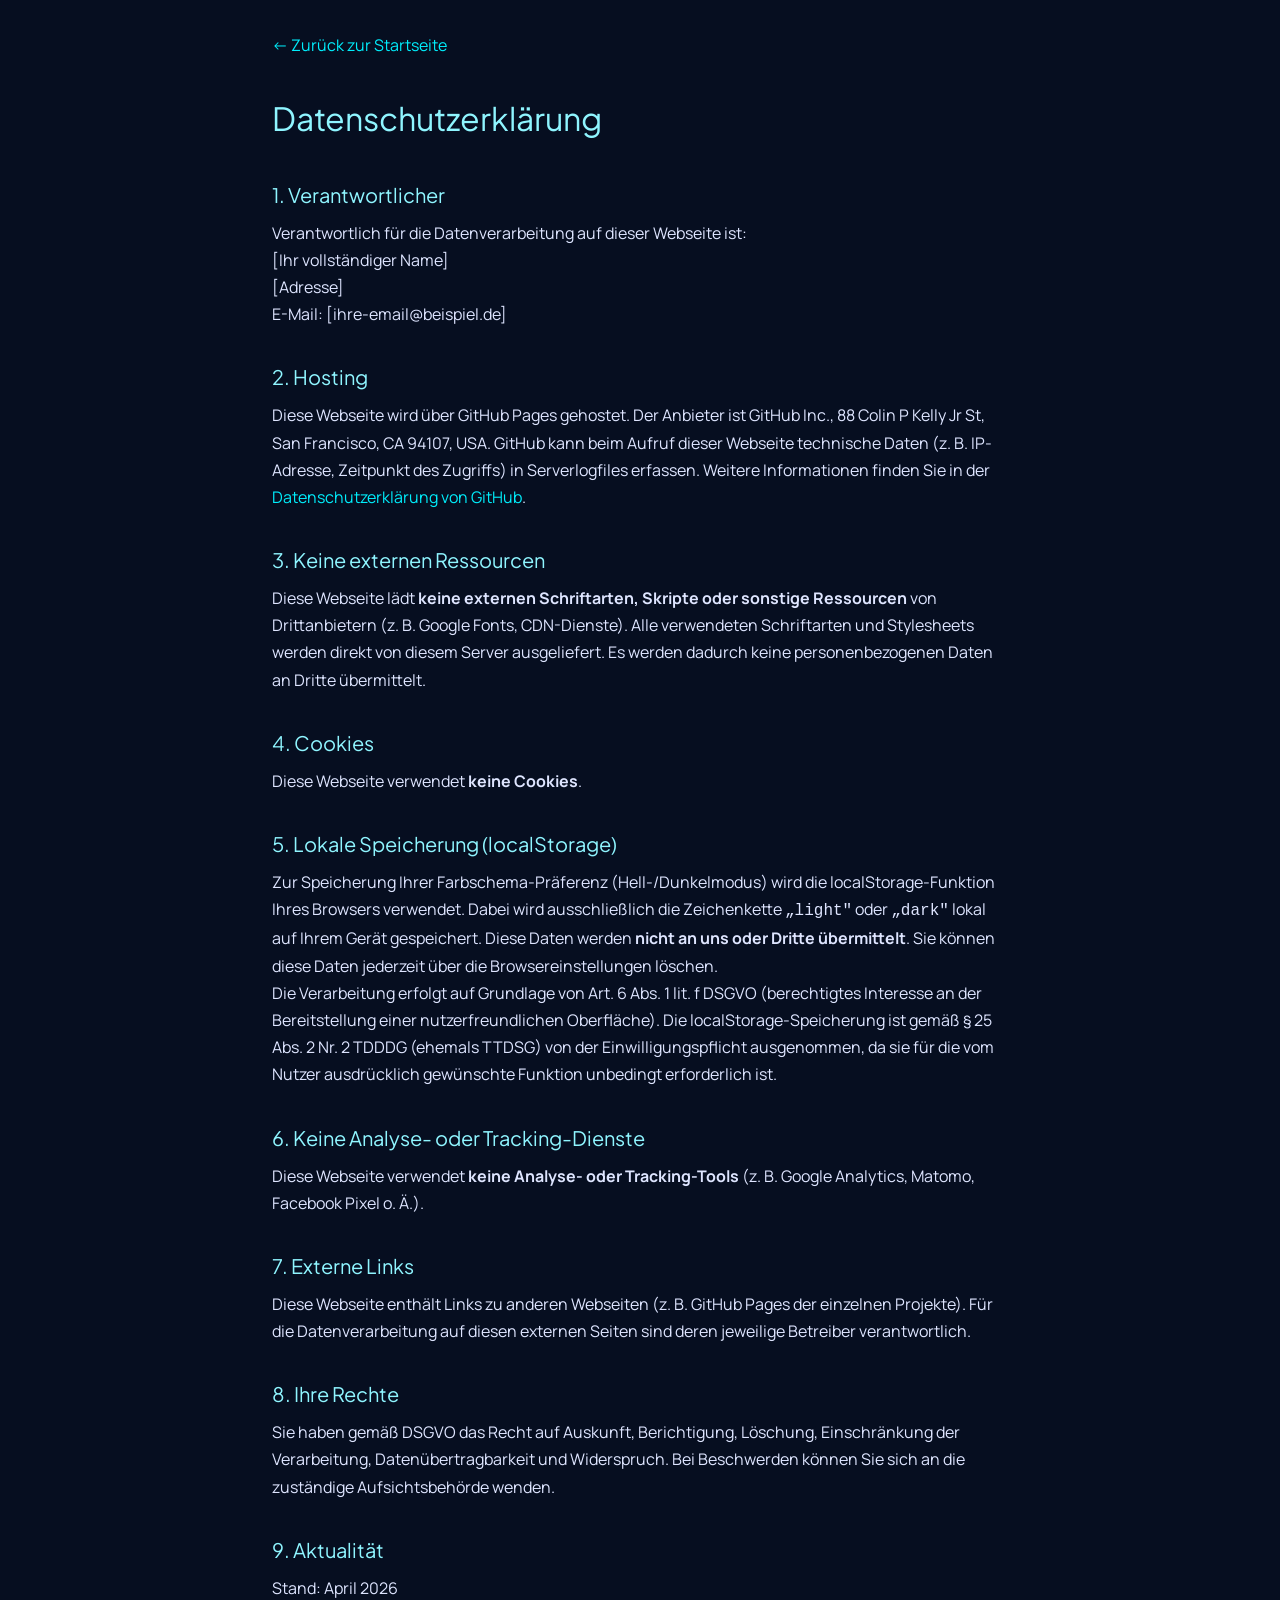
==== datenschutz.html @ 94853b2d "feat: implement Tailwind CSS styling, custom fonts, and static legal pages" ====
<!DOCTYPE html>
<html lang="de">
<head>
<meta charset="utf-8"/>
<meta content="width=device-width, initial-scale=1.0" name="viewport"/>
<title>Datenschutzerklärung – AppsHub</title>
<link rel="stylesheet" href="style.css">
<link rel="stylesheet" href="fonts.css">
<style>
  body {
    background-color: #060e20;
    color: #dee5ff;
    font-family: 'Manrope', sans-serif;
    padding: 2rem;
    max-width: 800px;
    margin: 0 auto;
    line-height: 1.7;
  }
  h1, h2 { font-family: 'Plus Jakarta Sans', sans-serif; color: #8ff5ff; }
  h1 { font-size: 2rem; margin-bottom: 1.5rem; }
  h2 { font-size: 1.25rem; margin-top: 2rem; margin-bottom: 0.5rem; }
  a { color: #00eefc; }
  .back { display: inline-block; margin-bottom: 2rem; text-decoration: none; }
</style>
</head>
<body>
<a class="back" href="index.html">← Zurück zur Startseite</a>
<h1>Datenschutzerklärung</h1>

<h2>1. Verantwortlicher</h2>
<p>
  Verantwortlich für die Datenverarbeitung auf dieser Webseite ist:<br>
  [Ihr vollständiger Name]<br>
  [Adresse]<br>
  E-Mail: [ihre-email@beispiel.de]
</p>

<h2>2. Hosting</h2>
<p>
  Diese Webseite wird über GitHub Pages gehostet. Der Anbieter ist GitHub Inc., 88 Colin P Kelly Jr St, San Francisco,
  CA 94107, USA. GitHub kann beim Aufruf dieser Webseite technische Daten (z.&nbsp;B. IP-Adresse, Zeitpunkt des
  Zugriffs) in Serverlogfiles erfassen. Weitere Informationen finden Sie in der
  <a href="https://docs.github.com/en/site-policy/privacy-policies/github-general-privacy-statement" rel="noopener noreferrer" target="_blank">Datenschutzerklärung von GitHub</a>.
</p>

<h2>3. Keine externen Ressourcen</h2>
<p>
  Diese Webseite lädt <strong>keine externen Schriftarten, Skripte oder sonstige Ressourcen</strong> von Drittanbietern
  (z.&nbsp;B. Google Fonts, CDN-Dienste). Alle verwendeten Schriftarten und Stylesheets werden direkt von diesem Server
  ausgeliefert. Es werden dadurch keine personenbezogenen Daten an Dritte übermittelt.
</p>

<h2>4. Cookies</h2>
<p>
  Diese Webseite verwendet <strong>keine Cookies</strong>.
</p>

<h2>5. Lokale Speicherung (localStorage)</h2>
<p>
  Zur Speicherung Ihrer Farbschema-Präferenz (Hell-/Dunkelmodus) wird die localStorage-Funktion Ihres Browsers
  verwendet. Dabei wird ausschließlich die Zeichenkette <code>„light"</code> oder <code>„dark"</code> lokal auf Ihrem
  Gerät gespeichert. Diese Daten werden <strong>nicht an uns oder Dritte übermittelt</strong>. Sie können diese Daten
  jederzeit über die Browsereinstellungen löschen.
</p>
<p>
  Die Verarbeitung erfolgt auf Grundlage von Art. 6 Abs. 1 lit. f DSGVO (berechtigtes Interesse an der Bereitstellung
  einer nutzerfreundlichen Oberfläche). Die localStorage-Speicherung ist gemäß § 25 Abs. 2 Nr. 2 TDDDG (ehemals TTDSG)
  von der Einwilligungspflicht ausgenommen, da sie für die vom Nutzer ausdrücklich gewünschte Funktion unbedingt
  erforderlich ist.
</p>

<h2>6. Keine Analyse- oder Tracking-Dienste</h2>
<p>
  Diese Webseite verwendet <strong>keine Analyse- oder Tracking-Tools</strong> (z.&nbsp;B. Google Analytics, Matomo,
  Facebook Pixel o.&nbsp;Ä.).
</p>

<h2>7. Externe Links</h2>
<p>
  Diese Webseite enthält Links zu anderen Webseiten (z.&nbsp;B. GitHub Pages der einzelnen Projekte). Für die
  Datenverarbeitung auf diesen externen Seiten sind deren jeweilige Betreiber verantwortlich.
</p>

<h2>8. Ihre Rechte</h2>
<p>
  Sie haben gemäß DSGVO das Recht auf Auskunft, Berichtigung, Löschung, Einschränkung der Verarbeitung,
  Datenübertragbarkeit und Widerspruch. Bei Beschwerden können Sie sich an die zuständige Aufsichtsbehörde wenden.
</p>

<h2>9. Aktualität</h2>
<p>
  Stand: April 2026
</p>
</body>
</html>
---- style.css ----
*,:after,:before{--tw-border-spacing-x:0;--tw-border-spacing-y:0;--tw-translate-x:0;--tw-translate-y:0;--tw-rotate:0;--tw-skew-x:0;--tw-skew-y:0;--tw-scale-x:1;--tw-scale-y:1;--tw-pan-x: ;--tw-pan-y: ;--tw-pinch-zoom: ;--tw-scroll-snap-strictness:proximity;--tw-gradient-from-position: ;--tw-gradient-via-position: ;--tw-gradient-to-position: ;--tw-ordinal: ;--tw-slashed-zero: ;--tw-numeric-figure: ;--tw-numeric-spacing: ;--tw-numeric-fraction: ;--tw-ring-inset: ;--tw-ring-offset-width:0px;--tw-ring-offset-color:#fff;--tw-ring-color:rgba(59,130,246,.5);--tw-ring-offset-shadow:0 0 #0000;--tw-ring-shadow:0 0 #0000;--tw-shadow:0 0 #0000;--tw-shadow-colored:0 0 #0000;--tw-blur: ;--tw-brightness: ;--tw-contrast: ;--tw-grayscale: ;--tw-hue-rotate: ;--tw-invert: ;--tw-saturate: ;--tw-sepia: ;--tw-drop-shadow: ;--tw-backdrop-blur: ;--tw-backdrop-brightness: ;--tw-backdrop-contrast: ;--tw-backdrop-grayscale: ;--tw-backdrop-hue-rotate: ;--tw-backdrop-invert: ;--tw-backdrop-opacity: ;--tw-backdrop-saturate: ;--tw-backdrop-sepia: ;--tw-contain-size: ;--tw-contain-layout: ;--tw-contain-paint: ;--tw-contain-style: }::backdrop{--tw-border-spacing-x:0;--tw-border-spacing-y:0;--tw-translate-x:0;--tw-translate-y:0;--tw-rotate:0;--tw-skew-x:0;--tw-skew-y:0;--tw-scale-x:1;--tw-scale-y:1;--tw-pan-x: ;--tw-pan-y: ;--tw-pinch-zoom: ;--tw-scroll-snap-strictness:proximity;--tw-gradient-from-position: ;--tw-gradient-via-position: ;--tw-gradient-to-position: ;--tw-ordinal: ;--tw-slashed-zero: ;--tw-numeric-figure: ;--tw-numeric-spacing: ;--tw-numeric-fraction: ;--tw-ring-inset: ;--tw-ring-offset-width:0px;--tw-ring-offset-color:#fff;--tw-ring-color:rgba(59,130,246,.5);--tw-ring-offset-shadow:0 0 #0000;--tw-ring-shadow:0 0 #0000;--tw-shadow:0 0 #0000;--tw-shadow-colored:0 0 #0000;--tw-blur: ;--tw-brightness: ;--tw-contrast: ;--tw-grayscale: ;--tw-hue-rotate: ;--tw-invert: ;--tw-saturate: ;--tw-sepia: ;--tw-drop-shadow: ;--tw-backdrop-blur: ;--tw-backdrop-brightness: ;--tw-backdrop-contrast: ;--tw-backdrop-grayscale: ;--tw-backdrop-hue-rotate: ;--tw-backdrop-invert: ;--tw-backdrop-opacity: ;--tw-backdrop-saturate: ;--tw-backdrop-sepia: ;--tw-contain-size: ;--tw-contain-layout: ;--tw-contain-paint: ;--tw-contain-style: }/*! tailwindcss v3.4.19 | MIT License | https://tailwindcss.com*/*,:after,:before{box-sizing:border-box;border:0 solid #e5e7eb}:after,:before{--tw-content:""}:host,html{line-height:1.5;-webkit-text-size-adjust:100%;-moz-tab-size:4;-o-tab-size:4;tab-size:4;font-family:ui-sans-serif,system-ui,sans-serif,Apple Color Emoji,Segoe UI Emoji,Segoe UI Symbol,Noto Color Emoji;font-feature-settings:normal;font-variation-settings:normal;-webkit-tap-highlight-color:transparent}body{margin:0;line-height:inherit}hr{height:0;color:inherit;border-top-width:1px}abbr:where([title]){-webkit-text-decoration:underline dotted;text-decoration:underline dotted}h1,h2,h3,h4,h5,h6{font-size:inherit;font-weight:inherit}a{color:inherit;text-decoration:inherit}b,strong{font-weight:bolder}code,kbd,pre,samp{font-family:ui-monospace,SFMono-Regular,Menlo,Monaco,Consolas,Liberation Mono,Courier New,monospace;font-feature-settings:normal;font-variation-settings:normal;font-size:1em}small{font-size:80%}sub,sup{font-size:75%;line-height:0;position:relative;vertical-align:baseline}sub{bottom:-.25em}sup{top:-.5em}table{text-indent:0;border-color:inherit;border-collapse:collapse}button,input,optgroup,select,textarea{font-family:inherit;font-feature-settings:inherit;font-variation-settings:inherit;font-size:100%;font-weight:inherit;line-height:inherit;letter-spacing:inherit;color:inherit;margin:0;padding:0}button,select{text-transform:none}button,input:where([type=button]),input:where([type=reset]),input:where([type=submit]){-webkit-appearance:button;background-color:transparent;background-image:none}:-moz-focusring{outline:auto}:-moz-ui-invalid{box-shadow:none}progress{vertical-align:baseline}::-webkit-inner-spin-button,::-webkit-outer-spin-button{height:auto}[type=search]{-webkit-appearance:textfield;outline-offset:-2px}::-webkit-search-decoration{-webkit-appearance:none}::-webkit-file-upload-button{-webkit-appearance:button;font:inherit}summary{display:list-item}blockquote,dd,dl,figure,h1,h2,h3,h4,h5,h6,hr,p,pre{margin:0}fieldset{margin:0}fieldset,legend{padding:0}menu,ol,ul{list-style:none;margin:0;padding:0}dialog{padding:0}textarea{resize:vertical}input::-moz-placeholder,textarea::-moz-placeholder{opacity:1;color:#9ca3af}input::placeholder,textarea::placeholder{opacity:1;color:#9ca3af}[role=button],button{cursor:pointer}:disabled{cursor:default}audio,canvas,embed,iframe,img,object,svg,video{display:block;vertical-align:middle}img,video{max-width:100%;height:auto}[hidden]:where(:not([hidden=until-found])){display:none}.fixed{position:fixed}.absolute{position:absolute}.relative{position:relative}.inset-0{inset:0}.bottom-0{bottom:0}.bottom-4{bottom:1rem}.left-0{left:0}.left-1\/2{left:50%}.right-0{right:0}.right-4{right:1rem}.top-0{top:0}.top-1\/2{top:50%}.z-10{z-index:10}.z-50{z-index:50}.mx-3{margin-left:.75rem;margin-right:.75rem}.mx-auto{margin-left:auto;margin-right:auto}.mb-2{margin-bottom:.5rem}.mb-20{margin-bottom:5rem}.mb-6{margin-bottom:1.5rem}.ml-auto{margin-left:auto}.mr-4{margin-right:1rem}.mt-8{margin-top:2rem}.block{display:block}.flex{display:flex}.grid{display:grid}.hidden{display:none}.h-10{height:2.5rem}.h-12{height:3rem}.h-32{height:8rem}.h-64{height:16rem}.h-\[1px\]{height:1px}.h-full{height:100%}.min-h-\[350px\]{min-height:350px}.min-h-\[400px\]{min-height:400px}.min-h-screen{min-height:100vh}.w-10{width:2.5rem}.w-12{width:3rem}.w-64{width:16rem}.w-full{width:100%}.max-w-2xl{max-width:42rem}.max-w-7xl{max-width:80rem}.max-w-md{max-width:28rem}.max-w-sm{max-width:24rem}.-translate-x-1\/2{--tw-translate-x:-50%}.-translate-x-1\/2,.-translate-y-1\/2{transform:translate(var(--tw-translate-x),var(--tw-translate-y)) rotate(var(--tw-rotate)) skewX(var(--tw-skew-x)) skewY(var(--tw-skew-y)) scaleX(var(--tw-scale-x)) scaleY(var(--tw-scale-y))}.-translate-y-1\/2{--tw-translate-y:-50%}.grid-cols-1{grid-template-columns:repeat(1,minmax(0,1fr))}.flex-col{flex-direction:column}.items-start{align-items:flex-start}.items-center{align-items:center}.justify-center{justify-content:center}.justify-between{justify-content:space-between}.gap-2{gap:.5rem}.gap-4{gap:1rem}.gap-6{gap:1.5rem}.overflow-hidden{overflow:hidden}.rounded-full{border-radius:9999px}.rounded-lg{border-radius:.5rem}.rounded-xl{border-radius:1.5rem}.border{border-width:1px}.border-primary\/10{border-color:rgba(143,245,255,.1)}.border-primary\/20{border-color:rgba(143,245,255,.2)}.border-secondary\/20{border-color:rgba(255,89,227,.2)}.border-tertiary\/10{border-color:rgba(172,137,255,.1)}.border-tertiary\/20{border-color:rgba(172,137,255,.2)}.bg-\[\#060e20\]\/60{background-color:rgba(6,14,32,.6)}.bg-surface-container-high{--tw-bg-opacity:1;background-color:rgb(20 31 56/var(--tw-bg-opacity,1))}.bg-surface-container-highest{--tw-bg-opacity:1;background-color:rgb(25 37 64/var(--tw-bg-opacity,1))}.bg-tertiary\/5{background-color:rgba(172,137,255,.05)}.bg-gradient-to-b{background-image:linear-gradient(to bottom,var(--tw-gradient-stops))}.bg-gradient-to-br{background-image:linear-gradient(to bottom right,var(--tw-gradient-stops))}.bg-gradient-to-tr{background-image:linear-gradient(to top right,var(--tw-gradient-stops))}.from-\[\#00F0FF\]\/10{--tw-gradient-from:rgba(0,240,255,.1) var(--tw-gradient-from-position);--tw-gradient-to:rgba(0,240,255,0) var(--tw-gradient-to-position);--tw-gradient-stops:var(--tw-gradient-from),var(--tw-gradient-to)}.from-primary\/5{--tw-gradient-from:rgba(143,245,255,.05) var(--tw-gradient-from-position);--tw-gradient-to:rgba(143,245,255,0) var(--tw-gradient-to-position);--tw-gradient-stops:var(--tw-gradient-from),var(--tw-gradient-to)}.from-secondary\/20{--tw-gradient-from:rgba(255,89,227,.2) var(--tw-gradient-from-position);--tw-gradient-to:rgba(255,89,227,0) var(--tw-gradient-to-position);--tw-gradient-stops:var(--tw-gradient-from),var(--tw-gradient-to)}.from-secondary\/5{--tw-gradient-from:rgba(255,89,227,.05) var(--tw-gradient-from-position);--tw-gradient-to:rgba(255,89,227,0) var(--tw-gradient-to-position);--tw-gradient-stops:var(--tw-gradient-from),var(--tw-gradient-to)}.to-transparent{--tw-gradient-to:transparent var(--tw-gradient-to-position)}.object-cover{-o-object-fit:cover;object-fit:cover}.p-4{padding:1rem}.p-8{padding:2rem}.px-4{padding-left:1rem;padding-right:1rem}.px-6{padding-left:1.5rem;padding-right:1.5rem}.py-2{padding-top:.5rem;padding-bottom:.5rem}.py-4{padding-top:1rem;padding-bottom:1rem}.py-8{padding-top:2rem;padding-bottom:2rem}.pb-40{padding-bottom:10rem}.pt-32{padding-top:8rem}.pt-6{padding-top:1.5rem}.pt-8{padding-top:2rem}.text-center{text-align:center}.text-right{text-align:right}.font-\[\'Plus_Jakarta_Sans\'\]{font-family:Plus Jakarta Sans}.font-body{font-family:Manrope}.font-headline{font-family:Plus Jakarta Sans}.text-2xl{font-size:1.5rem;line-height:2rem}.text-3xl{font-size:1.875rem;line-height:2.25rem}.text-4xl{font-size:2.25rem;line-height:2.5rem}.text-5xl{font-size:3rem;line-height:1}.text-6xl{font-size:3.75rem;line-height:1}.text-9xl{font-size:8rem;line-height:1}.text-\[10px\]{font-size:10px}.text-lg{font-size:1.125rem;line-height:1.75rem}.text-sm{font-size:.875rem;line-height:1.25rem}.text-xl{font-size:1.25rem;line-height:1.75rem}.text-xs{font-size:.75rem;line-height:1rem}.font-bold{font-weight:700}.font-extrabold{font-weight:800}.font-medium{font-weight:500}.uppercase{text-transform:uppercase}.leading-relaxed{line-height:1.625}.tracking-tight{letter-spacing:-.025em}.tracking-tighter{letter-spacing:-.05em}.tracking-widest{letter-spacing:.1em}.text-\[\#00F0FF\]{--tw-text-opacity:1;color:rgb(0 240 255/var(--tw-text-opacity,1))}.text-on-surface{--tw-text-opacity:1;color:rgb(222 229 255/var(--tw-text-opacity,1))}.text-on-surface-variant{--tw-text-opacity:1;color:rgb(163 170 196/var(--tw-text-opacity,1))}.text-primary{--tw-text-opacity:1;color:rgb(143 245 255/var(--tw-text-opacity,1))}.text-primary-dim{--tw-text-opacity:1;color:rgb(0 222 236/var(--tw-text-opacity,1))}.text-primary-fixed{--tw-text-opacity:1;color:rgb(0 238 252/var(--tw-text-opacity,1))}.text-secondary\/30{color:rgba(255,89,227,.3)}.text-tertiary{--tw-text-opacity:1;color:rgb(172 137 255/var(--tw-text-opacity,1))}.opacity-0{opacity:0}.opacity-10{opacity:.1}.opacity-20{opacity:.2}.opacity-30{opacity:.3}.shadow-\[0_20px_40px_rgba\(6\2c 14\2c 32\2c 0\.4\)\]{--tw-shadow:0 20px 40px rgba(6,14,32,.4);--tw-shadow-colored:0 20px 40px var(--tw-shadow-color)}.shadow-\[0_20px_40px_rgba\(6\2c 14\2c 32\2c 0\.4\)\],.shadow-lg{box-shadow:var(--tw-ring-offset-shadow,0 0 #0000),var(--tw-ring-shadow,0 0 #0000),var(--tw-shadow)}.shadow-lg{--tw-shadow:0 10px 15px -3px rgba(0,0,0,.1),0 4px 6px -4px rgba(0,0,0,.1);--tw-shadow-colored:0 10px 15px -3px var(--tw-shadow-color),0 4px 6px -4px var(--tw-shadow-color)}.blur{--tw-blur:blur(8px)}.blur,.blur-\[80px\]{filter:var(--tw-blur) var(--tw-brightness) var(--tw-contrast) var(--tw-grayscale) var(--tw-hue-rotate) var(--tw-invert) var(--tw-saturate) var(--tw-sepia) var(--tw-drop-shadow)}.blur-\[80px\]{--tw-blur:blur(80px)}.backdrop-blur-md{--tw-backdrop-blur:blur(12px)}.backdrop-blur-md,.backdrop-filter{-webkit-backdrop-filter:var(--tw-backdrop-blur) var(--tw-backdrop-brightness) var(--tw-backdrop-contrast) var(--tw-backdrop-grayscale) var(--tw-backdrop-hue-rotate) var(--tw-backdrop-invert) var(--tw-backdrop-opacity) var(--tw-backdrop-saturate) var(--tw-backdrop-sepia);backdrop-filter:var(--tw-backdrop-blur) var(--tw-backdrop-brightness) var(--tw-backdrop-contrast) var(--tw-backdrop-grayscale) var(--tw-backdrop-hue-rotate) var(--tw-backdrop-invert) var(--tw-backdrop-opacity) var(--tw-backdrop-saturate) var(--tw-backdrop-sepia)}.transition-all{transition-property:all;transition-timing-function:cubic-bezier(.4,0,.2,1);transition-duration:.15s}.transition-opacity{transition-property:opacity;transition-timing-function:cubic-bezier(.4,0,.2,1);transition-duration:.15s}.transition-transform{transition-property:transform;transition-timing-function:cubic-bezier(.4,0,.2,1);transition-duration:.15s}.duration-500{transition-duration:.5s}.selection\:bg-primary ::-moz-selection{--tw-bg-opacity:1;background-color:rgb(143 245 255/var(--tw-bg-opacity,1))}.selection\:bg-primary ::selection{--tw-bg-opacity:1;background-color:rgb(143 245 255/var(--tw-bg-opacity,1))}.selection\:text-on-primary ::-moz-selection{--tw-text-opacity:1;color:rgb(0 93 99/var(--tw-text-opacity,1))}.selection\:text-on-primary ::selection{--tw-text-opacity:1;color:rgb(0 93 99/var(--tw-text-opacity,1))}.selection\:bg-primary::-moz-selection{--tw-bg-opacity:1;background-color:rgb(143 245 255/var(--tw-bg-opacity,1))}.selection\:bg-primary::selection{--tw-bg-opacity:1;background-color:rgb(143 245 255/var(--tw-bg-opacity,1))}.selection\:text-on-primary::-moz-selection{--tw-text-opacity:1;color:rgb(0 93 99/var(--tw-text-opacity,1))}.selection\:text-on-primary::selection{--tw-text-opacity:1;color:rgb(0 93 99/var(--tw-text-opacity,1))}.hover\:underline:hover{text-decoration-line:underline}.hover\:shadow-\[0_0_50px_rgba\(0\2c 240\2c 255\2c 0\.15\)\]:hover{--tw-shadow:0 0 50px rgba(0,240,255,.15);--tw-shadow-colored:0 0 50px var(--tw-shadow-color);box-shadow:var(--tw-ring-offset-shadow,0 0 #0000),var(--tw-ring-shadow,0 0 #0000),var(--tw-shadow)}.hover\:shadow-\[0_0_50px_rgba\(143\2c 245\2c 255\2c 0\.1\)\]:hover{--tw-shadow:0 0 50px rgba(143,245,255,.1);--tw-shadow-colored:0 0 50px var(--tw-shadow-color);box-shadow:var(--tw-ring-offset-shadow,0 0 #0000),var(--tw-ring-shadow,0 0 #0000),var(--tw-shadow)}.hover\:shadow-\[0_0_50px_rgba\(177\2c 144\2c 255\2c 0\.15\)\]:hover{--tw-shadow:0 0 50px rgba(177,144,255,.15);--tw-shadow-colored:0 0 50px var(--tw-shadow-color);box-shadow:var(--tw-ring-offset-shadow,0 0 #0000),var(--tw-ring-shadow,0 0 #0000),var(--tw-shadow)}.hover\:shadow-\[0_0_50px_rgba\(255\2c 89\2c 227\2c 0\.15\)\]:hover{--tw-shadow:0 0 50px rgba(255,89,227,.15);--tw-shadow-colored:0 0 50px var(--tw-shadow-color);box-shadow:var(--tw-ring-offset-shadow,0 0 #0000),var(--tw-ring-shadow,0 0 #0000),var(--tw-shadow)}.active\:scale-95:active{--tw-scale-x:.95;--tw-scale-y:.95}.active\:scale-95:active,.active\:scale-\[0\.98\]:active{transform:translate(var(--tw-translate-x),var(--tw-translate-y)) rotate(var(--tw-rotate)) skewX(var(--tw-skew-x)) skewY(var(--tw-skew-y)) scaleX(var(--tw-scale-x)) scaleY(var(--tw-scale-y))}.active\:scale-\[0\.98\]:active{--tw-scale-x:0.98;--tw-scale-y:0.98}.group:hover .group-hover\:opacity-100{opacity:1}.group:hover .group-hover\:opacity-20{opacity:.2}.group:hover .group-hover\:opacity-40{opacity:.4}@media (min-width:640px){.sm\:block{display:block}}@media (min-width:768px){.md\:col-span-4{grid-column:span 4/span 4}.md\:col-span-5{grid-column:span 5/span 5}.md\:col-span-7{grid-column:span 7/span 7}.md\:col-span-8{grid-column:span 8/span 8}.md\:grid-cols-12{grid-template-columns:repeat(12,minmax(0,1fr))}.md\:text-left{text-align:left}.md\:text-7xl{font-size:4.5rem;line-height:1}}
---- fonts.css ----
/* Self-hosted Google Fonts — no external requests */

/* Manrope */
@font-face {
  font-family: 'Manrope';
  font-style: normal;
  font-weight: 400;
  font-display: swap;
  src: url(fonts/manrope-400.ttf) format('truetype');
}
@font-face {
  font-family: 'Manrope';
  font-style: normal;
  font-weight: 500;
  font-display: swap;
  src: url(fonts/manrope-500.ttf) format('truetype');
}
@font-face {
  font-family: 'Manrope';
  font-style: normal;
  font-weight: 600;
  font-display: swap;
  src: url(fonts/manrope-600.ttf) format('truetype');
}
@font-face {
  font-family: 'Manrope';
  font-style: normal;
  font-weight: 700;
  font-display: swap;
  src: url(fonts/manrope-700.ttf) format('truetype');
}

/* Plus Jakarta Sans */
@font-face {
  font-family: 'Plus Jakarta Sans';
  font-style: normal;
  font-weight: 400;
  font-display: swap;
  src: url(fonts/plus-jakarta-sans-400.ttf) format('truetype');
}
@font-face {
  font-family: 'Plus Jakarta Sans';
  font-style: normal;
  font-weight: 500;
  font-display: swap;
  src: url(fonts/plus-jakarta-sans-500.ttf) format('truetype');
}
@font-face {
  font-family: 'Plus Jakarta Sans';
  font-style: normal;
  font-weight: 600;
  font-display: swap;
  src: url(fonts/plus-jakarta-sans-600.ttf) format('truetype');
}
@font-face {
  font-family: 'Plus Jakarta Sans';
  font-style: normal;
  font-weight: 700;
  font-display: swap;
  src: url(fonts/plus-jakarta-sans-700.ttf) format('truetype');
}
@font-face {
  font-family: 'Plus Jakarta Sans';
  font-style: normal;
  font-weight: 800;
  font-display: swap;
  src: url(fonts/plus-jakarta-sans-800.ttf) format('truetype');
}

/* Material Symbols Outlined */
@font-face {
  font-family: 'Material Symbols Outlined';
  font-style: normal;
  font-weight: 400;
  font-display: swap;
  src: url(fonts/material-symbols-outlined.ttf) format('truetype');
}

.material-symbols-outlined {
  font-family: 'Material Symbols Outlined';
  font-weight: normal;
  font-style: normal;
  font-size: 24px;
  line-height: 1;
  letter-spacing: normal;
  text-transform: none;
  display: inline-block;
  white-space: nowrap;
  word-wrap: normal;
  direction: ltr;
  font-variation-settings: 'FILL' 0, 'wght' 400, 'GRAD' 0, 'opsz' 24;
}
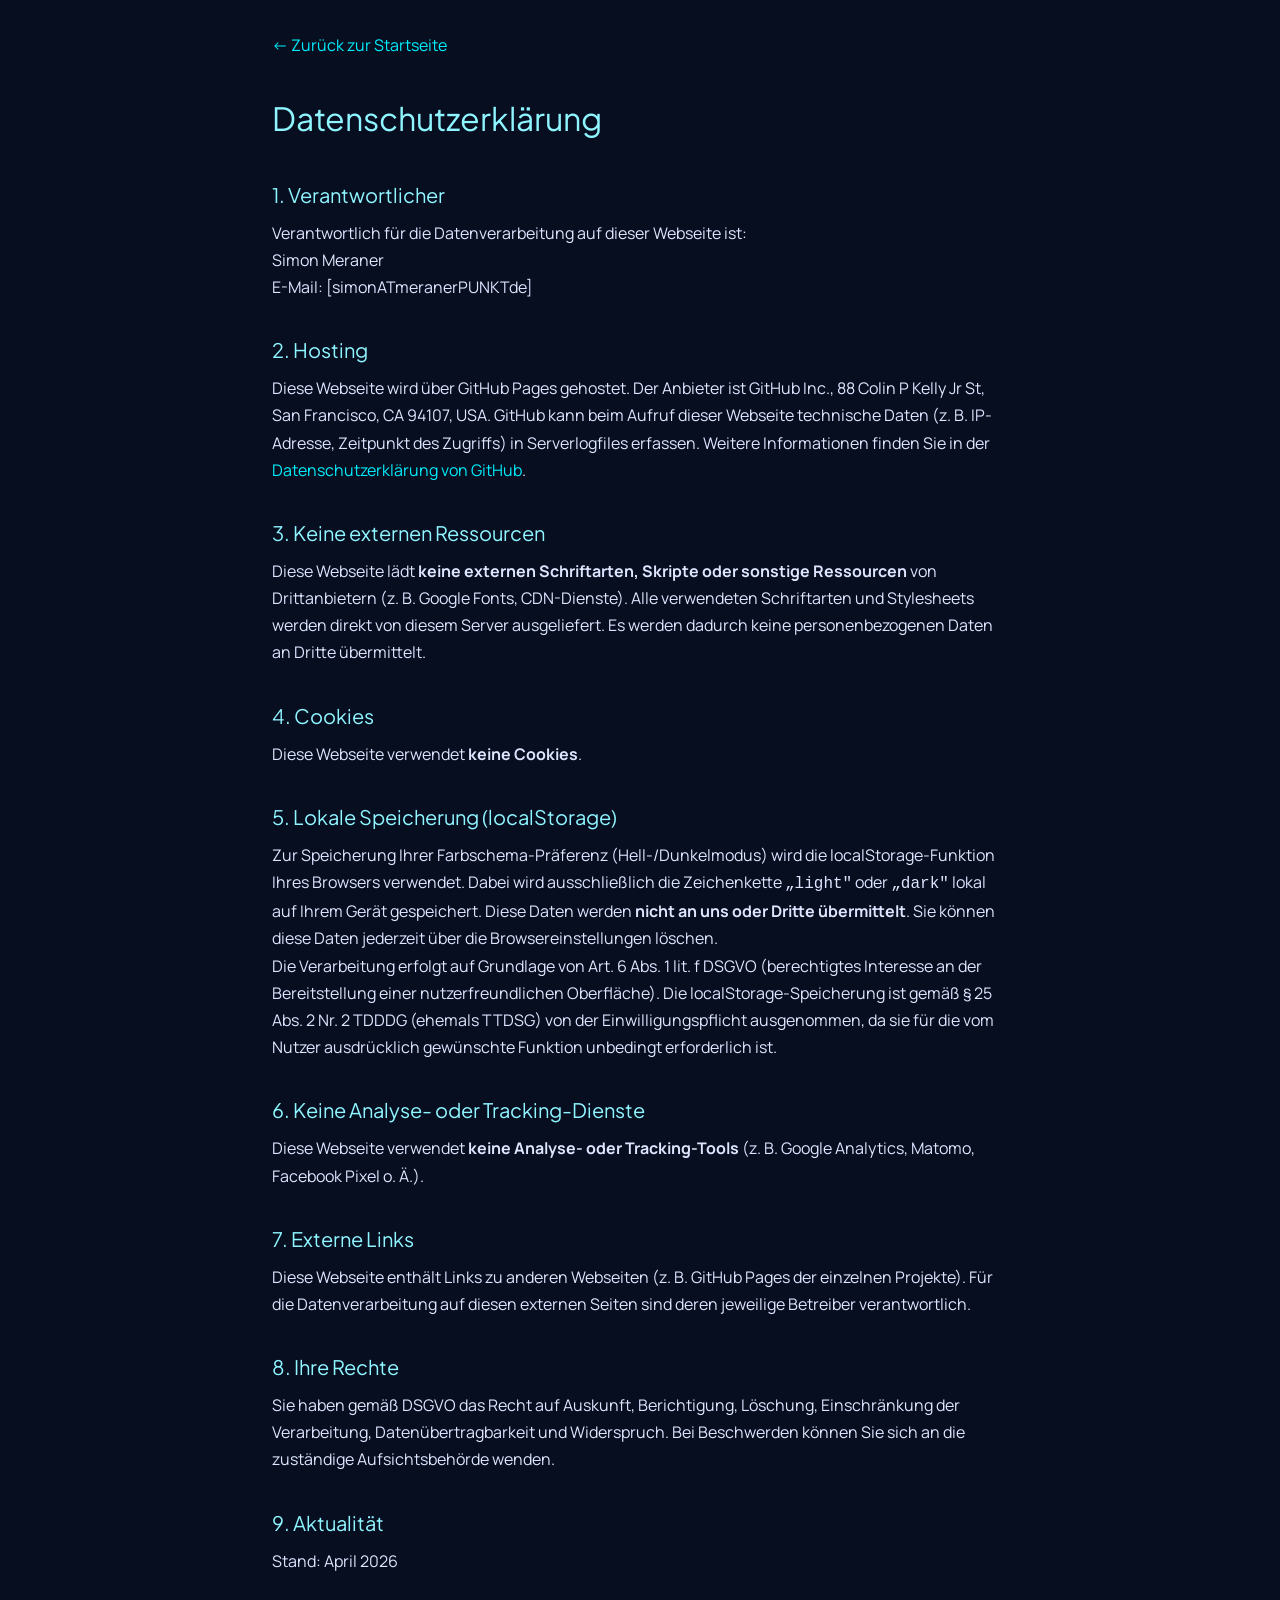
==== commit d9a5d5f7: "chore: update contact information and formatting in datenschutz and impressum pages" ====
--- a/datenschutz.html
+++ b/datenschutz.html
@@ -1,95 +1,122 @@
 <!DOCTYPE html>
 <html lang="de">
+
 <head>
-<meta charset="utf-8"/>
-<meta content="width=device-width, initial-scale=1.0" name="viewport"/>
-<title>Datenschutzerklärung – AppsHub</title>
-<link rel="stylesheet" href="style.css">
-<link rel="stylesheet" href="fonts.css">
-<style>
-  body {
-    background-color: #060e20;
-    color: #dee5ff;
-    font-family: 'Manrope', sans-serif;
-    padding: 2rem;
-    max-width: 800px;
-    margin: 0 auto;
-    line-height: 1.7;
-  }
-  h1, h2 { font-family: 'Plus Jakarta Sans', sans-serif; color: #8ff5ff; }
-  h1 { font-size: 2rem; margin-bottom: 1.5rem; }
-  h2 { font-size: 1.25rem; margin-top: 2rem; margin-bottom: 0.5rem; }
-  a { color: #00eefc; }
-  .back { display: inline-block; margin-bottom: 2rem; text-decoration: none; }
-</style>
+  <meta charset="utf-8" />
+  <meta content="width=device-width, initial-scale=1.0" name="viewport" />
+  <title>Datenschutzerklärung – AppsHub</title>
+  <link rel="stylesheet" href="style.css">
+  <link rel="stylesheet" href="fonts.css">
+  <style>
+    body {
+      background-color: #060e20;
+      color: #dee5ff;
+      font-family: 'Manrope', sans-serif;
+      padding: 2rem;
+      max-width: 800px;
+      margin: 0 auto;
+      line-height: 1.7;
+    }
+
+    h1,
+    h2 {
+      font-family: 'Plus Jakarta Sans', sans-serif;
+      color: #8ff5ff;
+    }
+
+    h1 {
+      font-size: 2rem;
+      margin-bottom: 1.5rem;
+    }
+
+    h2 {
+      font-size: 1.25rem;
+      margin-top: 2rem;
+      margin-bottom: 0.5rem;
+    }
+
+    a {
+      color: #00eefc;
+    }
+
+    .back {
+      display: inline-block;
+      margin-bottom: 2rem;
+      text-decoration: none;
+    }
+  </style>
 </head>
+
 <body>
-<a class="back" href="index.html">← Zurück zur Startseite</a>
-<h1>Datenschutzerklärung</h1>
+  <a class="back" href="index.html">← Zurück zur Startseite</a>
+  <h1>Datenschutzerklärung</h1>
 
-<h2>1. Verantwortlicher</h2>
-<p>
-  Verantwortlich für die Datenverarbeitung auf dieser Webseite ist:<br>
-  [Ihr vollständiger Name]<br>
-  [Adresse]<br>
-  E-Mail: [ihre-email@beispiel.de]
-</p>
+  <h2>1. Verantwortlicher</h2>
+  <p>
+    Verantwortlich für die Datenverarbeitung auf dieser Webseite ist:<br>
+    Simon Meraner<br>
+    E-Mail: [simonATmeranerPUNKTde]
+  </p>
 
-<h2>2. Hosting</h2>
-<p>
-  Diese Webseite wird über GitHub Pages gehostet. Der Anbieter ist GitHub Inc., 88 Colin P Kelly Jr St, San Francisco,
-  CA 94107, USA. GitHub kann beim Aufruf dieser Webseite technische Daten (z.&nbsp;B. IP-Adresse, Zeitpunkt des
-  Zugriffs) in Serverlogfiles erfassen. Weitere Informationen finden Sie in der
-  <a href="https://docs.github.com/en/site-policy/privacy-policies/github-general-privacy-statement" rel="noopener noreferrer" target="_blank">Datenschutzerklärung von GitHub</a>.
-</p>
+  <h2>2. Hosting</h2>
+  <p>
+    Diese Webseite wird über GitHub Pages gehostet. Der Anbieter ist GitHub Inc., 88 Colin P Kelly Jr St, San Francisco,
+    CA 94107, USA. GitHub kann beim Aufruf dieser Webseite technische Daten (z.&nbsp;B. IP-Adresse, Zeitpunkt des
+    Zugriffs) in Serverlogfiles erfassen. Weitere Informationen finden Sie in der
+    <a href="https://docs.github.com/en/site-policy/privacy-policies/github-general-privacy-statement"
+      rel="noopener noreferrer" target="_blank">Datenschutzerklärung von GitHub</a>.
+  </p>
 
-<h2>3. Keine externen Ressourcen</h2>
-<p>
-  Diese Webseite lädt <strong>keine externen Schriftarten, Skripte oder sonstige Ressourcen</strong> von Drittanbietern
-  (z.&nbsp;B. Google Fonts, CDN-Dienste). Alle verwendeten Schriftarten und Stylesheets werden direkt von diesem Server
-  ausgeliefert. Es werden dadurch keine personenbezogenen Daten an Dritte übermittelt.
-</p>
+  <h2>3. Keine externen Ressourcen</h2>
+  <p>
+    Diese Webseite lädt <strong>keine externen Schriftarten, Skripte oder sonstige Ressourcen</strong> von
+    Drittanbietern
+    (z.&nbsp;B. Google Fonts, CDN-Dienste). Alle verwendeten Schriftarten und Stylesheets werden direkt von diesem
+    Server
+    ausgeliefert. Es werden dadurch keine personenbezogenen Daten an Dritte übermittelt.
+  </p>
 
-<h2>4. Cookies</h2>
-<p>
-  Diese Webseite verwendet <strong>keine Cookies</strong>.
-</p>
+  <h2>4. Cookies</h2>
+  <p>
+    Diese Webseite verwendet <strong>keine Cookies</strong>.
+  </p>
 
-<h2>5. Lokale Speicherung (localStorage)</h2>
-<p>
-  Zur Speicherung Ihrer Farbschema-Präferenz (Hell-/Dunkelmodus) wird die localStorage-Funktion Ihres Browsers
-  verwendet. Dabei wird ausschließlich die Zeichenkette <code>„light"</code> oder <code>„dark"</code> lokal auf Ihrem
-  Gerät gespeichert. Diese Daten werden <strong>nicht an uns oder Dritte übermittelt</strong>. Sie können diese Daten
-  jederzeit über die Browsereinstellungen löschen.
-</p>
-<p>
-  Die Verarbeitung erfolgt auf Grundlage von Art. 6 Abs. 1 lit. f DSGVO (berechtigtes Interesse an der Bereitstellung
-  einer nutzerfreundlichen Oberfläche). Die localStorage-Speicherung ist gemäß § 25 Abs. 2 Nr. 2 TDDDG (ehemals TTDSG)
-  von der Einwilligungspflicht ausgenommen, da sie für die vom Nutzer ausdrücklich gewünschte Funktion unbedingt
-  erforderlich ist.
-</p>
+  <h2>5. Lokale Speicherung (localStorage)</h2>
+  <p>
+    Zur Speicherung Ihrer Farbschema-Präferenz (Hell-/Dunkelmodus) wird die localStorage-Funktion Ihres Browsers
+    verwendet. Dabei wird ausschließlich die Zeichenkette <code>„light"</code> oder <code>„dark"</code> lokal auf Ihrem
+    Gerät gespeichert. Diese Daten werden <strong>nicht an uns oder Dritte übermittelt</strong>. Sie können diese Daten
+    jederzeit über die Browsereinstellungen löschen.
+  </p>
+  <p>
+    Die Verarbeitung erfolgt auf Grundlage von Art. 6 Abs. 1 lit. f DSGVO (berechtigtes Interesse an der Bereitstellung
+    einer nutzerfreundlichen Oberfläche). Die localStorage-Speicherung ist gemäß § 25 Abs. 2 Nr. 2 TDDDG (ehemals TTDSG)
+    von der Einwilligungspflicht ausgenommen, da sie für die vom Nutzer ausdrücklich gewünschte Funktion unbedingt
+    erforderlich ist.
+  </p>
 
-<h2>6. Keine Analyse- oder Tracking-Dienste</h2>
-<p>
-  Diese Webseite verwendet <strong>keine Analyse- oder Tracking-Tools</strong> (z.&nbsp;B. Google Analytics, Matomo,
-  Facebook Pixel o.&nbsp;Ä.).
-</p>
+  <h2>6. Keine Analyse- oder Tracking-Dienste</h2>
+  <p>
+    Diese Webseite verwendet <strong>keine Analyse- oder Tracking-Tools</strong> (z.&nbsp;B. Google Analytics, Matomo,
+    Facebook Pixel o.&nbsp;Ä.).
+  </p>
 
-<h2>7. Externe Links</h2>
-<p>
-  Diese Webseite enthält Links zu anderen Webseiten (z.&nbsp;B. GitHub Pages der einzelnen Projekte). Für die
-  Datenverarbeitung auf diesen externen Seiten sind deren jeweilige Betreiber verantwortlich.
-</p>
+  <h2>7. Externe Links</h2>
+  <p>
+    Diese Webseite enthält Links zu anderen Webseiten (z.&nbsp;B. GitHub Pages der einzelnen Projekte). Für die
+    Datenverarbeitung auf diesen externen Seiten sind deren jeweilige Betreiber verantwortlich.
+  </p>
 
-<h2>8. Ihre Rechte</h2>
-<p>
-  Sie haben gemäß DSGVO das Recht auf Auskunft, Berichtigung, Löschung, Einschränkung der Verarbeitung,
-  Datenübertragbarkeit und Widerspruch. Bei Beschwerden können Sie sich an die zuständige Aufsichtsbehörde wenden.
-</p>
+  <h2>8. Ihre Rechte</h2>
+  <p>
+    Sie haben gemäß DSGVO das Recht auf Auskunft, Berichtigung, Löschung, Einschränkung der Verarbeitung,
+    Datenübertragbarkeit und Widerspruch. Bei Beschwerden können Sie sich an die zuständige Aufsichtsbehörde wenden.
+  </p>
 
-<h2>9. Aktualität</h2>
-<p>
-  Stand: April 2026
-</p>
+  <h2>9. Aktualität</h2>
+  <p>
+    Stand: April 2026
+  </p>
 </body>
-</html>
+
+</html>
